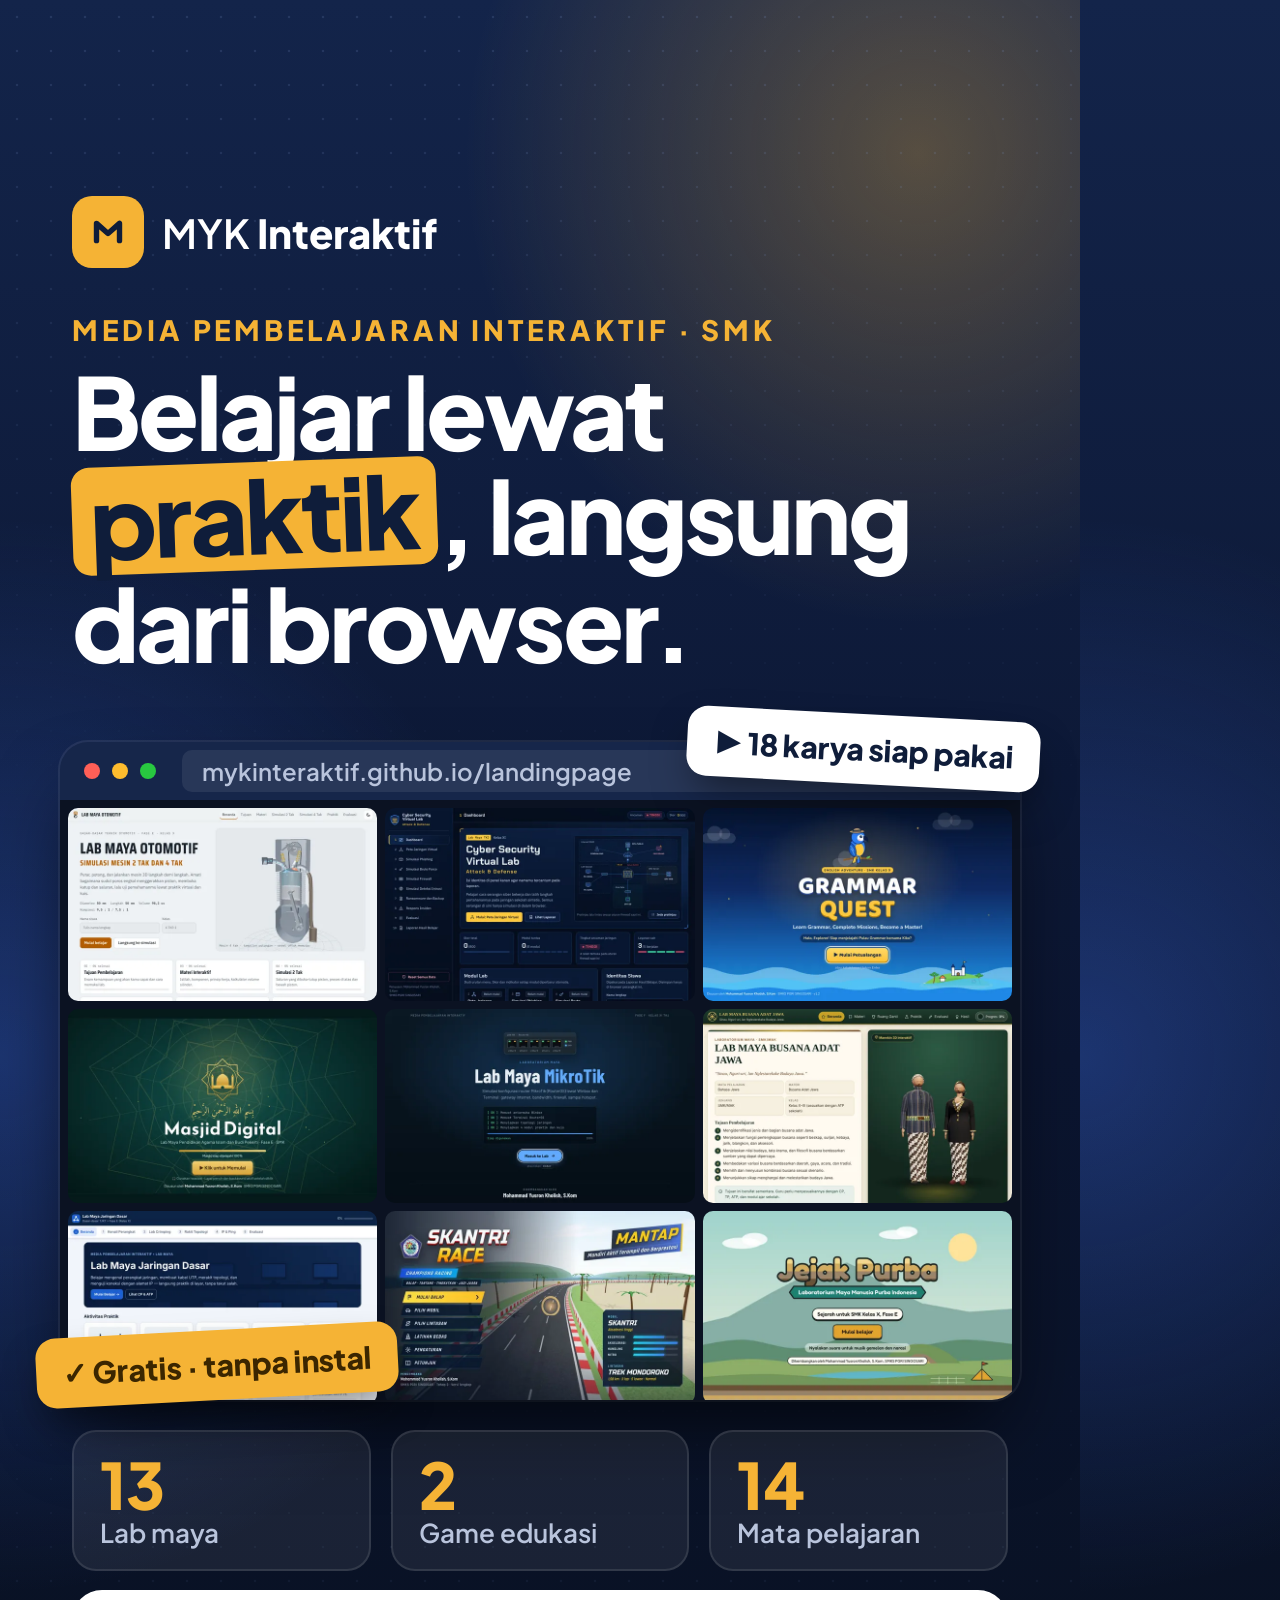
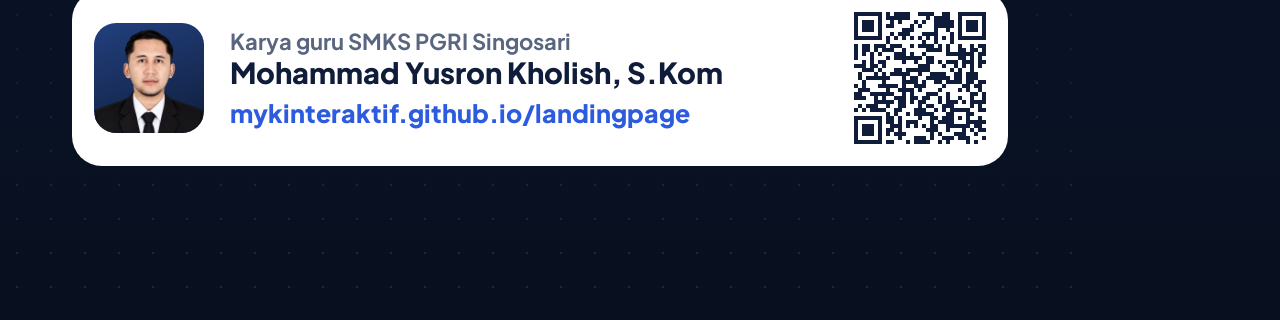
==== promo/src/status.html @ af755ca9 "Tambah materi promosi status dan pratinjau link - Gambar dan video status 1080x1920 untuk WA/IG/FB S" ====
<!doctype html>
<!-- Template status 1080x1920. Render: ?mode=image (mosaik) | ?mode=video (layar kosong untuk ditimpa video) -->
<html lang="id">
<head>
<meta charset="utf-8">
<link href="https://fonts.googleapis.com/css2?family=Plus+Jakarta+Sans:wght@500;600;700;800&display=swap" rel="stylesheet">
<style>
  :root { --navy: #0f1d3a; --accent: #f5b335; --ink: #3b2600; --muted: #b9c4dc; }
  * { box-sizing: border-box; margin: 0; }
  html, body { width: 1080px; height: 1920px; overflow: hidden; }
  body {
    font-family: "Plus Jakarta Sans", sans-serif; color: #fff; position: relative;
    background:
      radial-gradient(60% 35% at 85% 8%, rgba(245,179,53,.30), transparent 70%),
      radial-gradient(70% 40% at 0% 55%, rgba(60,110,230,.35), transparent 70%),
      linear-gradient(180deg, #13244a 0%, #0b1530 55%, #08101f 100%);
  }
  /* pola titik halus */
  body::before {
    content: ""; position: absolute; inset: 0; opacity: .18;
    background-image: radial-gradient(#7d95c9 1.4px, transparent 1.6px); background-size: 34px 34px;
    mask-image: linear-gradient(180deg, #000 0%, transparent 45%, transparent 70%, #000 100%);
  }
  .wrap { position: absolute; inset: 0; padding: 0 72px; }

  .brand { position: absolute; top: 196px; left: 72px; display: flex; align-items: center; gap: 18px; font-size: 40px; font-weight: 600; }
  .brand b { font-weight: 800; }
  .logo { width: 72px; height: 72px; border-radius: 20px; background: var(--accent); display: grid; place-items: center; }
  .logo svg { width: 46px; fill: none; stroke: var(--navy); stroke-width: 7.5; stroke-linecap: round; stroke-linejoin: round; }

  .eyebrow { position: absolute; top: 312px; left: 72px; font-size: 28px; font-weight: 800; letter-spacing: .14em; color: var(--accent); }
  h1 { position: absolute; top: 358px; left: 72px; right: 60px; font-size: 100px; line-height: 1.04; font-weight: 800; letter-spacing: -.03em; }
  .hl { color: var(--navy); background: var(--accent); padding: 0 18px 4px; border-radius: 18px; display: inline-block; transform: rotate(-2deg); }

  /* jendela browser: layar 960x600 di x=60, y=800 */
  .win {
    position: absolute; left: 60px; top: 742px; width: 960px; border-radius: 28px; overflow: hidden;
    background: #16264a; box-shadow: 0 40px 80px -20px rgba(0,0,0,.7), 0 0 0 2px rgba(255,255,255,.08);
  }
  .bar { height: 58px; display: flex; align-items: center; gap: 12px; padding: 0 24px; }
  .bar i { width: 16px; height: 16px; border-radius: 50%; background: #ff5f57; }
  .bar i:nth-child(2) { background: #febc2e; } .bar i:nth-child(3) { background: #28c840; }
  .bar span { margin-left: 14px; flex: 1; padding: 6px 20px; border-radius: 10px; background: rgba(255,255,255,.08); color: var(--muted); font-size: 24px; font-weight: 600; }
  .screen { width: 960px; height: 600px; background: #0b1222; position: relative; }
  .mosaic { display: grid; grid-template-columns: repeat(3, 1fr); gap: 8px; padding: 8px; height: 100%; }
  .mosaic img { width: 100%; height: 100%; object-fit: cover; object-position: top; border-radius: 10px; }
  body.video .mosaic { display: none; }

  .badge {
    position: absolute; z-index: 3; padding: 16px 26px; border-radius: 20px; font-size: 30px; font-weight: 800;
    background: #fff; color: var(--navy); box-shadow: 0 20px 40px -10px rgba(0,0,0,.5);
  }
  .badge--a { top: 714px; right: 40px; transform: rotate(3deg); }
  .badge--b { top: 1330px; left: 36px; transform: rotate(-3deg); background: var(--accent); color: var(--ink); }

  .stats { position: absolute; top: 1430px; left: 72px; right: 72px; display: grid; grid-template-columns: repeat(3, 1fr); gap: 20px; }
  .stats div { background: rgba(255,255,255,.07); border: 2px solid rgba(255,255,255,.1); border-radius: 24px; padding: 20px 26px; }
  .stats b { display: block; font-size: 64px; font-weight: 800; line-height: 1; color: var(--accent); }
  .stats span { font-size: 26px; color: var(--muted); font-weight: 600; }

  .cta {
    position: absolute; top: 1590px; left: 72px; right: 72px; display: flex; align-items: center; gap: 26px;
    background: #fff; color: var(--navy); border-radius: 30px; padding: 22px 22px 22px 22px;
  }
  .cta .foto { width: 110px; height: 110px; border-radius: 22px; flex: none; object-fit: cover; object-position: top; background: linear-gradient(160deg, #22407e, var(--navy)); }
  .cta .txt { flex: 1; min-width: 0; }
  .cta small { display: block; font-size: 22px; font-weight: 700; color: #5a6680; }
  .cta strong { display: block; font-size: 29px; font-weight: 800; line-height: 1.2; }
  .cta .url { display: inline-block; margin-top: 8px; font-size: 25px; font-weight: 800; color: #2c5be0; }
  .qr { width: 132px; height: 132px; flex: none; }
  .qr svg { width: 100%; height: 100%; display: block; }
  .qr path { fill: var(--navy); }
</style>
</head>
<body>
<div class="wrap">
  <div class="brand">
    <span class="logo"><svg viewBox="0 0 64 64"><path d="M16 44V20l16 14 16-14v24"/></svg></span>
    <span>MYK <b>Interaktif</b></span>
  </div>
  <p class="eyebrow">MEDIA PEMBELAJARAN INTERAKTIF · SMK</p>
  <h1>Belajar lewat <span class="hl">praktik</span>, langsung dari browser.</h1>

  <span class="badge badge--a">▶ 18 karya siap pakai</span>
  <div class="win">
    <div class="bar"><i></i><i></i><i></i><span>mykinteraktif.github.io/landingpage</span></div>
    <div class="screen">
      <div class="mosaic">
        <img src="../../assets/thumbs/kendaraanringan4tak2tak.webp">
        <img src="../../assets/thumbs/cybersecurity.webp">
        <img src="../../assets/thumbs/grammarquest.webp">
        <img src="../../assets/thumbs/tourmasjid.webp">
        <img src="../../assets/thumbs/simulasimikrotik.webp">
        <img src="../../assets/thumbs/busanaadatjawa.webp">
        <img src="../../assets/thumbs/jaringandasar.webp">
        <img src="../../assets/thumbs/skantrirace.webp">
        <img src="../../assets/thumbs/mrbuyung.webp">
      </div>
    </div>
  </div>
  <span class="badge badge--b">✓ Gratis · tanpa instal</span>

  <div class="stats">
    <div><b>13</b><span>Lab maya</span></div>
    <div><b>2</b><span>Game edukasi</span></div>
    <div><b>14</b><span>Mata pelajaran</span></div>
  </div>

  <div class="cta">
    <img class="foto" src="../../assets/foto-profil.webp" alt="">
    <div class="txt">
      <small>Karya guru SMKS PGRI Singosari</small>
      <strong>Mohammad Yusron Kholish, S.Kom</strong>
      <span class="url">mykinteraktif.github.io/landingpage</span>
    </div>
    <div class="qr" id="qr"></div>
  </div>
</div>
<script>
  if (location.search.includes("video")) document.body.classList.add("video");
  fetch("qr.svg").then(r => r.text()).then(t => (document.getElementById("qr").innerHTML = t)).catch(() => {});
</script>
</body>
</html>
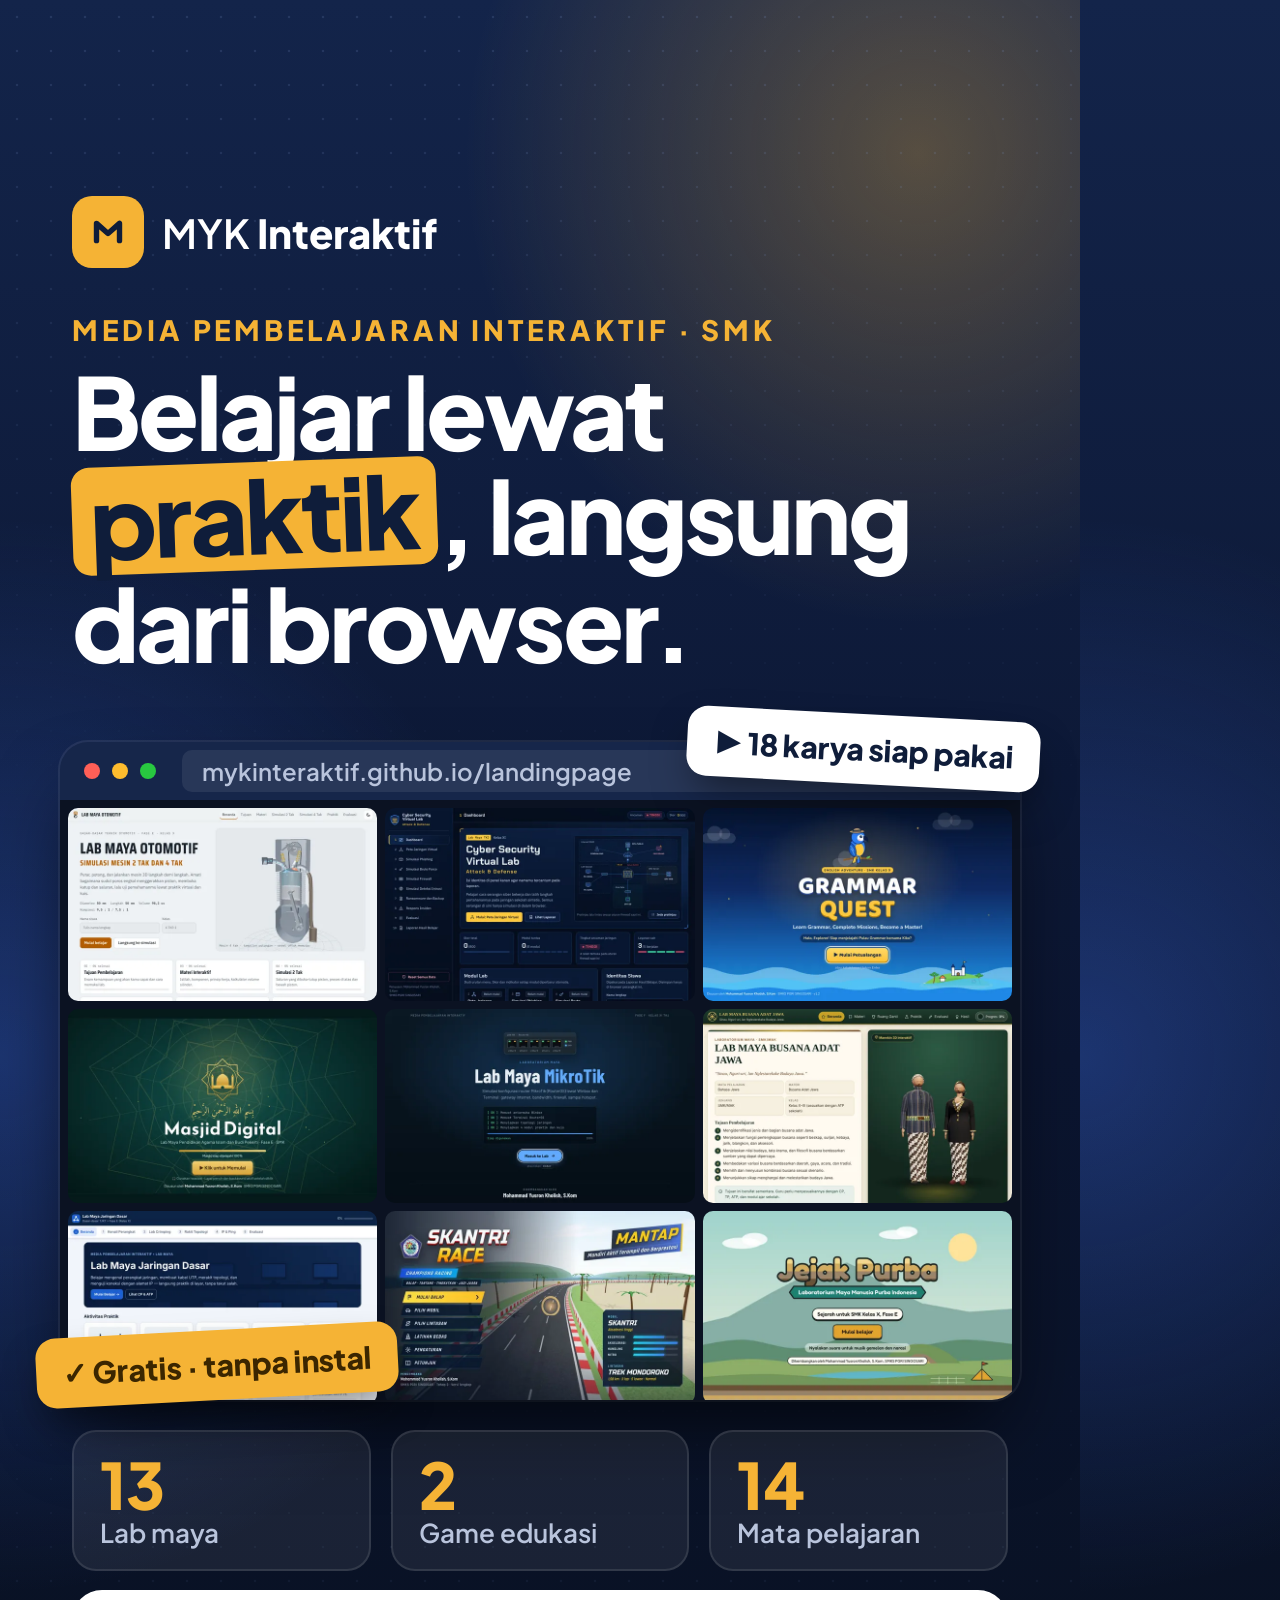
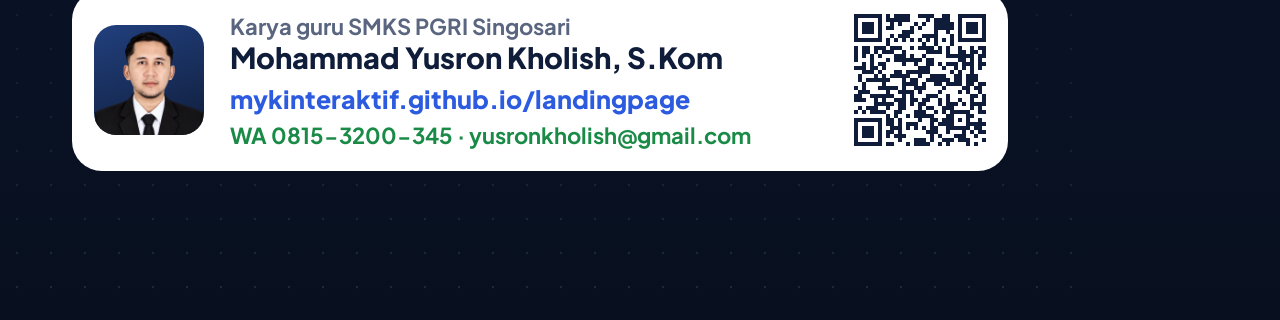
==== commit 23f0184e: "Tambah kontak WhatsApp dan email - Data kontak di PROFIL.kontak (data.js), nomor otomatis diubah ke " ====
--- a/promo/src/status.html
+++ b/promo/src/status.html
@@ -67,6 +67,7 @@
   .cta small { display: block; font-size: 22px; font-weight: 700; color: #5a6680; }
   .cta strong { display: block; font-size: 29px; font-weight: 800; line-height: 1.2; }
   .cta .url { display: inline-block; margin-top: 8px; font-size: 25px; font-weight: 800; color: #2c5be0; }
+  .cta .kontak { display: block; margin-top: 6px; font-size: 22px; font-weight: 700; color: #1a8a47; }
   .qr { width: 132px; height: 132px; flex: none; }
   .qr svg { width: 100%; height: 100%; display: block; }
   .qr path { fill: var(--navy); }
@@ -112,6 +113,7 @@
       <small>Karya guru SMKS PGRI Singosari</small>
       <strong>Mohammad Yusron Kholish, S.Kom</strong>
       <span class="url">mykinteraktif.github.io/landingpage</span>
+      <span class="kontak">WA 0815-3200-345 · yusronkholish@gmail.com</span>
     </div>
     <div class="qr" id="qr"></div>
   </div>
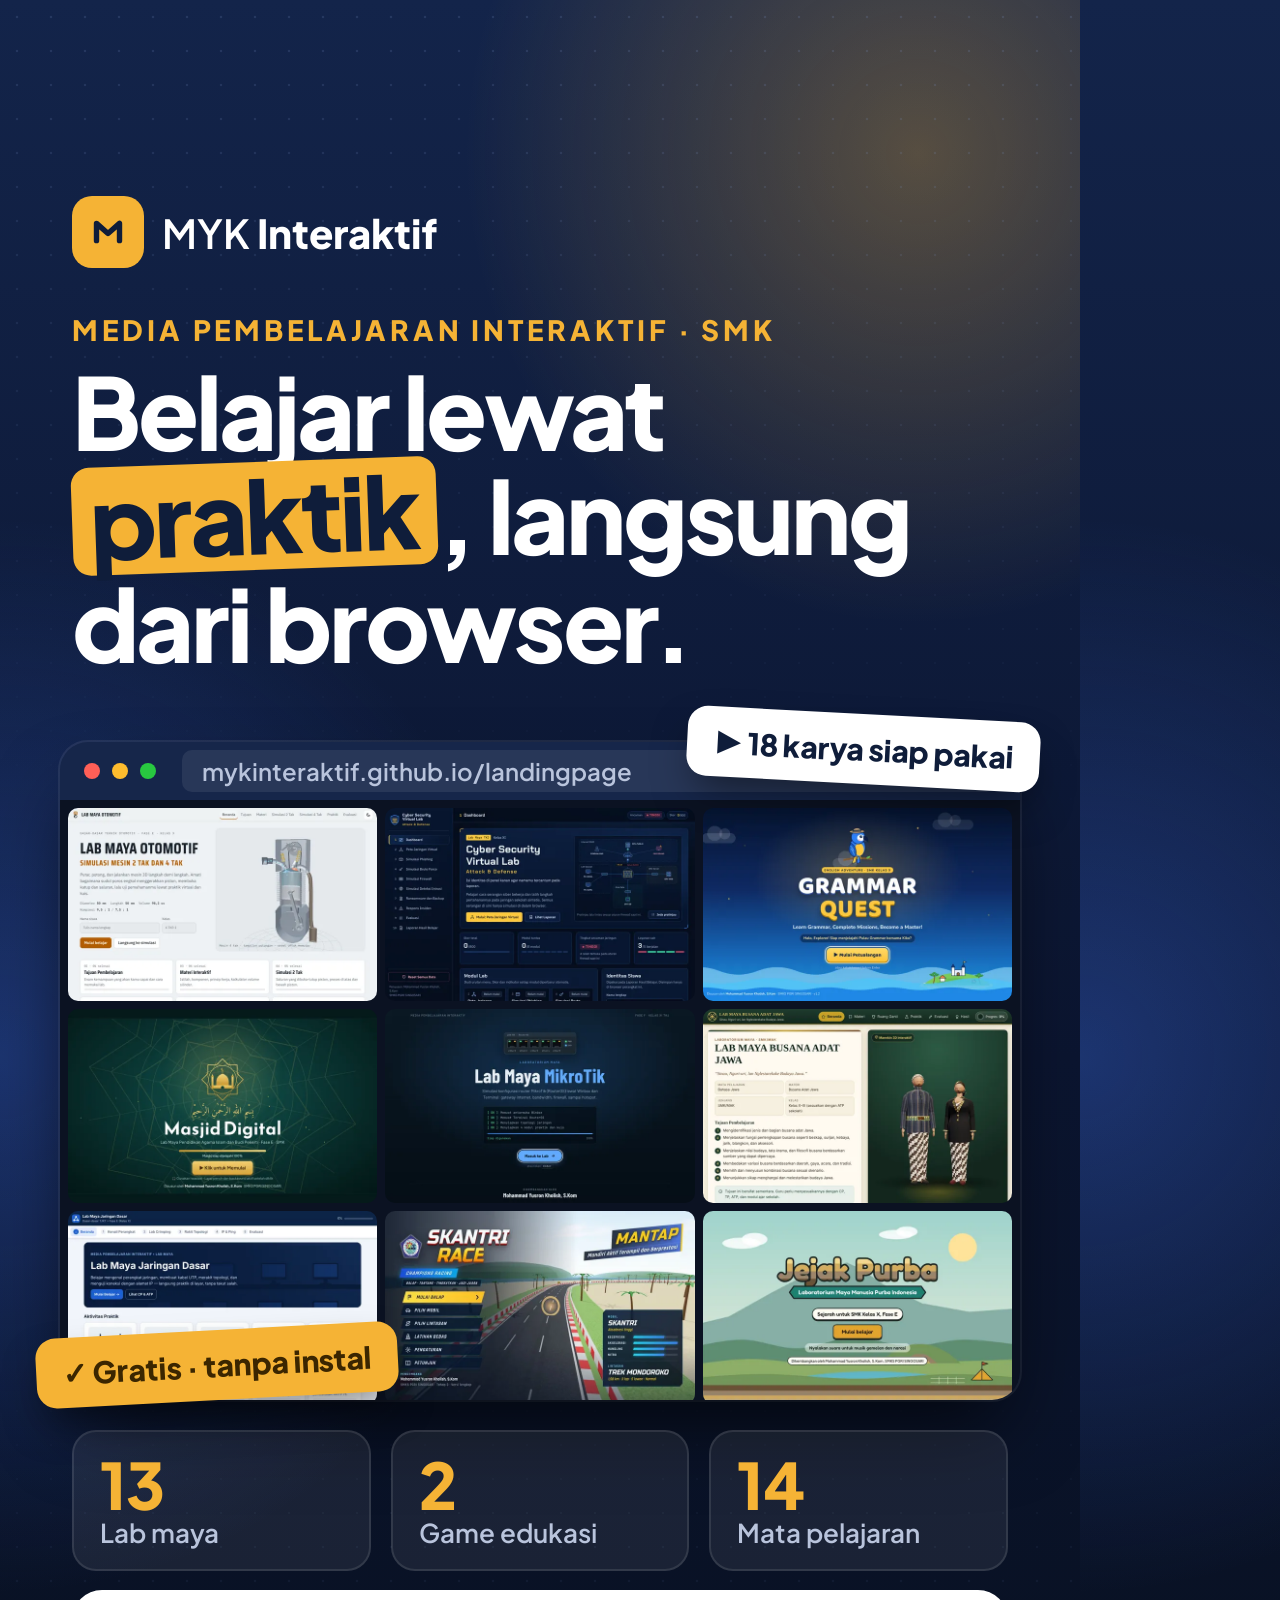
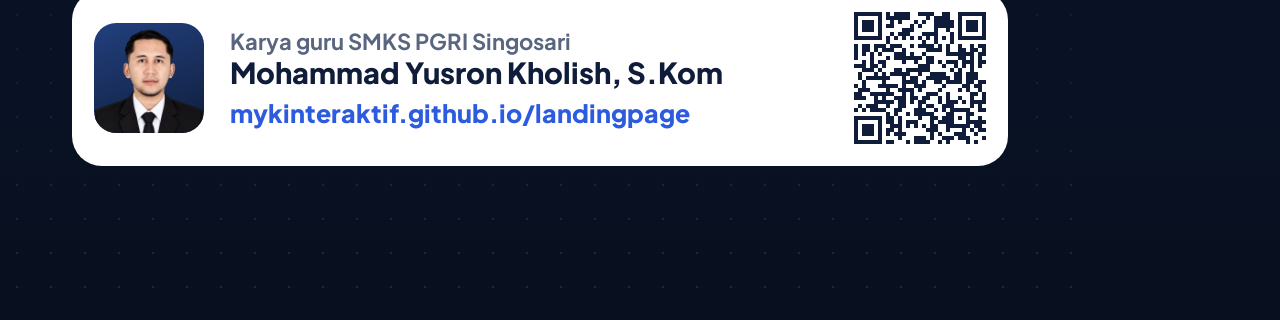
==== commit 4fbf0625: "Batalkan penambahan kontak WhatsApp dan email This reverts commit 23f0184 atas permintaan pengguna. " ====
--- a/promo/src/status.html
+++ b/promo/src/status.html
@@ -67,7 +67,6 @@
   .cta small { display: block; font-size: 22px; font-weight: 700; color: #5a6680; }
   .cta strong { display: block; font-size: 29px; font-weight: 800; line-height: 1.2; }
   .cta .url { display: inline-block; margin-top: 8px; font-size: 25px; font-weight: 800; color: #2c5be0; }
-  .cta .kontak { display: block; margin-top: 6px; font-size: 22px; font-weight: 700; color: #1a8a47; }
   .qr { width: 132px; height: 132px; flex: none; }
   .qr svg { width: 100%; height: 100%; display: block; }
   .qr path { fill: var(--navy); }
@@ -113,7 +112,6 @@
       <small>Karya guru SMKS PGRI Singosari</small>
       <strong>Mohammad Yusron Kholish, S.Kom</strong>
       <span class="url">mykinteraktif.github.io/landingpage</span>
-      <span class="kontak">WA 0815-3200-345 · yusronkholish@gmail.com</span>
     </div>
     <div class="qr" id="qr"></div>
   </div>
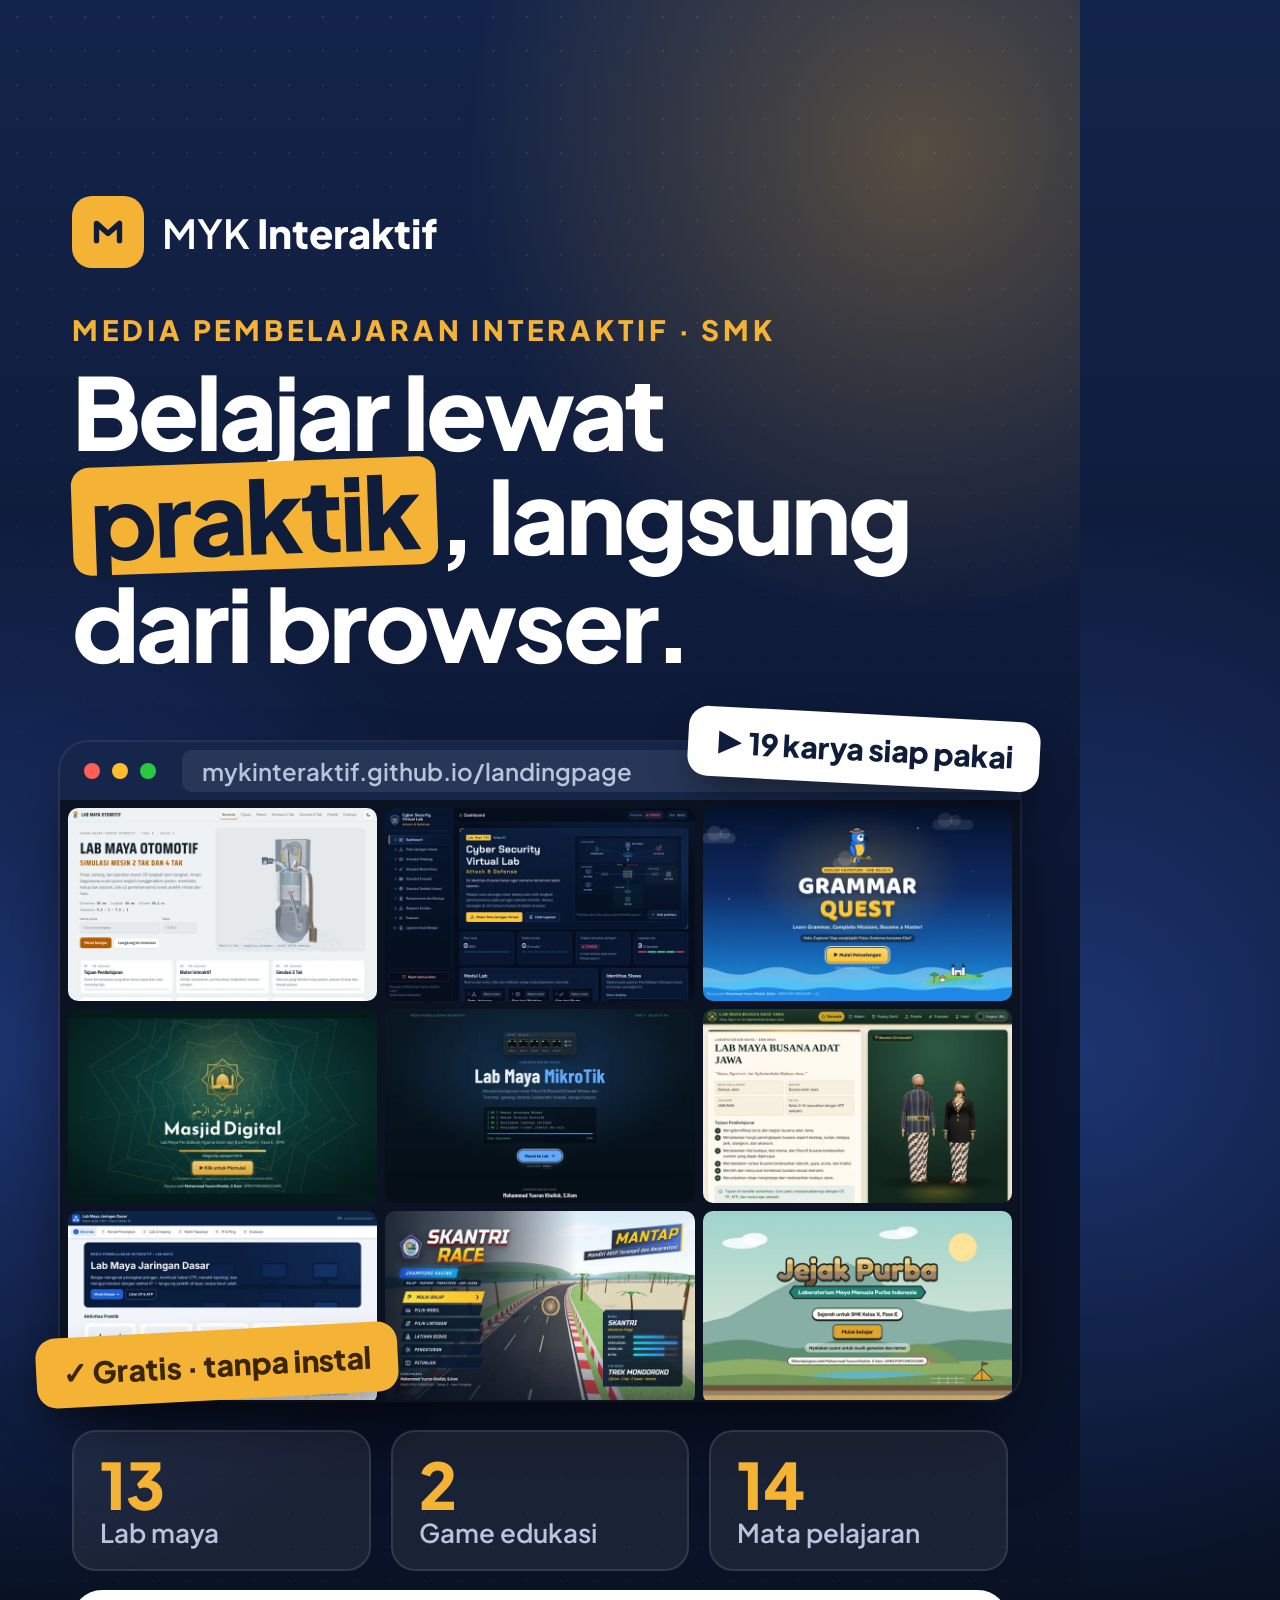
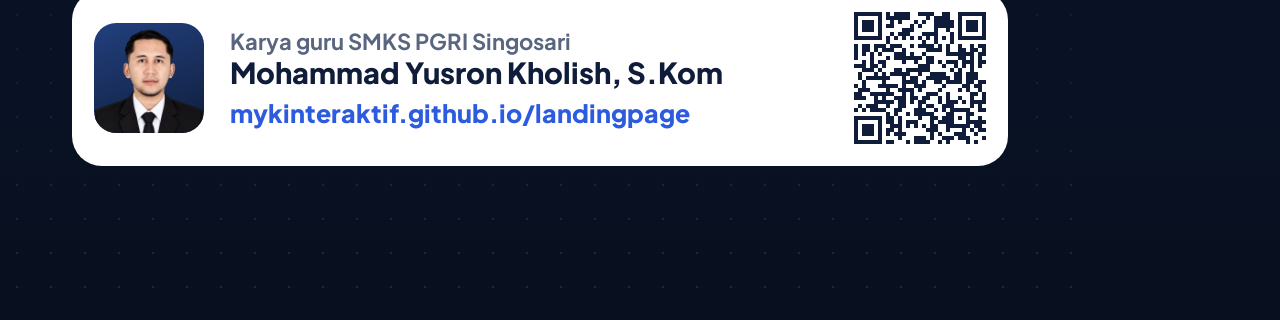
==== commit cc11ad70: "Perbarui landing page dengan repositori terbaru - Tambah Generator Rancangan Bahan Ajar (generatorst" ====
--- a/promo/src/status.html
+++ b/promo/src/status.html
@@ -81,7 +81,7 @@
   <p class="eyebrow">MEDIA PEMBELAJARAN INTERAKTIF · SMK</p>
   <h1>Belajar lewat <span class="hl">praktik</span>, langsung dari browser.</h1>
 
-  <span class="badge badge--a">▶ 18 karya siap pakai</span>
+  <span class="badge badge--a">▶ 19 karya siap pakai</span>
   <div class="win">
     <div class="bar"><i></i><i></i><i></i><span>mykinteraktif.github.io/landingpage</span></div>
     <div class="screen">
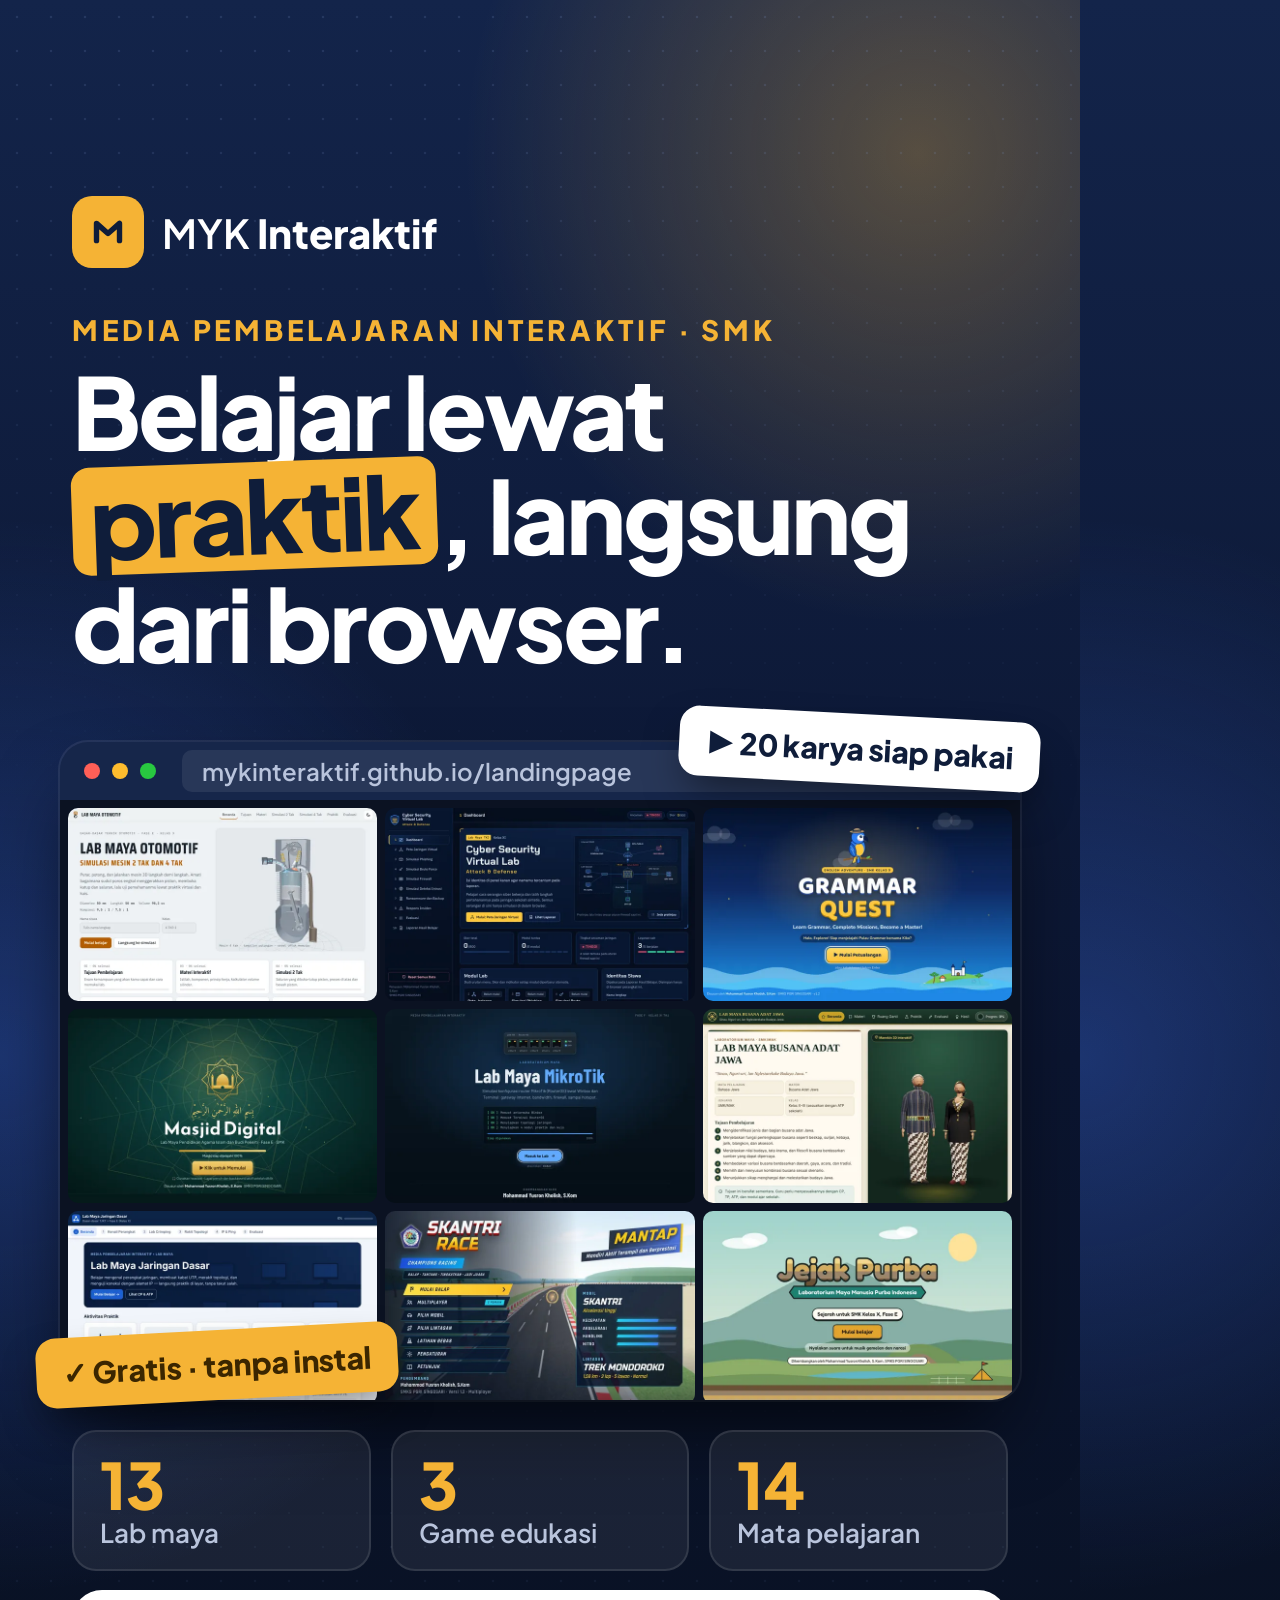
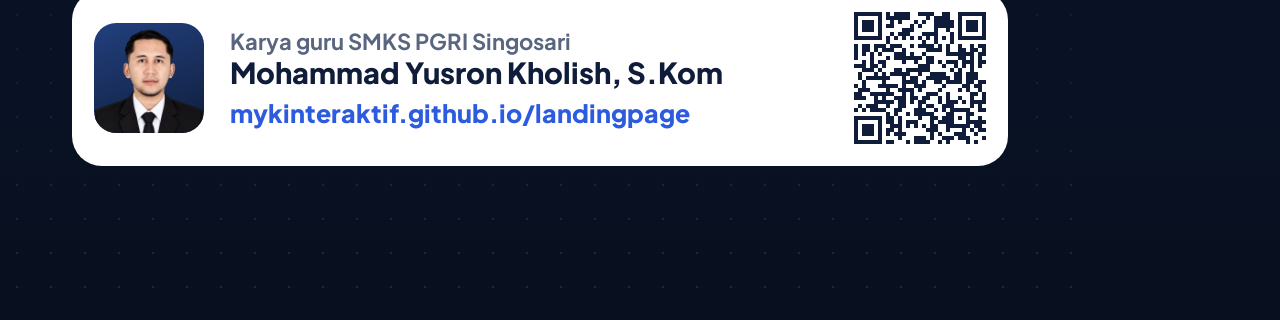
==== commit f0533594: "Perbarui semua karya ke versi repositori terbaru - Tambah gim Pengukuran Jangka Sorong Otomotif (jan" ====
--- a/promo/src/status.html
+++ b/promo/src/status.html
@@ -81,7 +81,7 @@
   <p class="eyebrow">MEDIA PEMBELAJARAN INTERAKTIF · SMK</p>
   <h1>Belajar lewat <span class="hl">praktik</span>, langsung dari browser.</h1>
 
-  <span class="badge badge--a">▶ 19 karya siap pakai</span>
+  <span class="badge badge--a">▶ 20 karya siap pakai</span>
   <div class="win">
     <div class="bar"><i></i><i></i><i></i><span>mykinteraktif.github.io/landingpage</span></div>
     <div class="screen">
@@ -102,7 +102,7 @@
 
   <div class="stats">
     <div><b>13</b><span>Lab maya</span></div>
-    <div><b>2</b><span>Game edukasi</span></div>
+    <div><b>3</b><span>Game edukasi</span></div>
     <div><b>14</b><span>Mata pelajaran</span></div>
   </div>
 
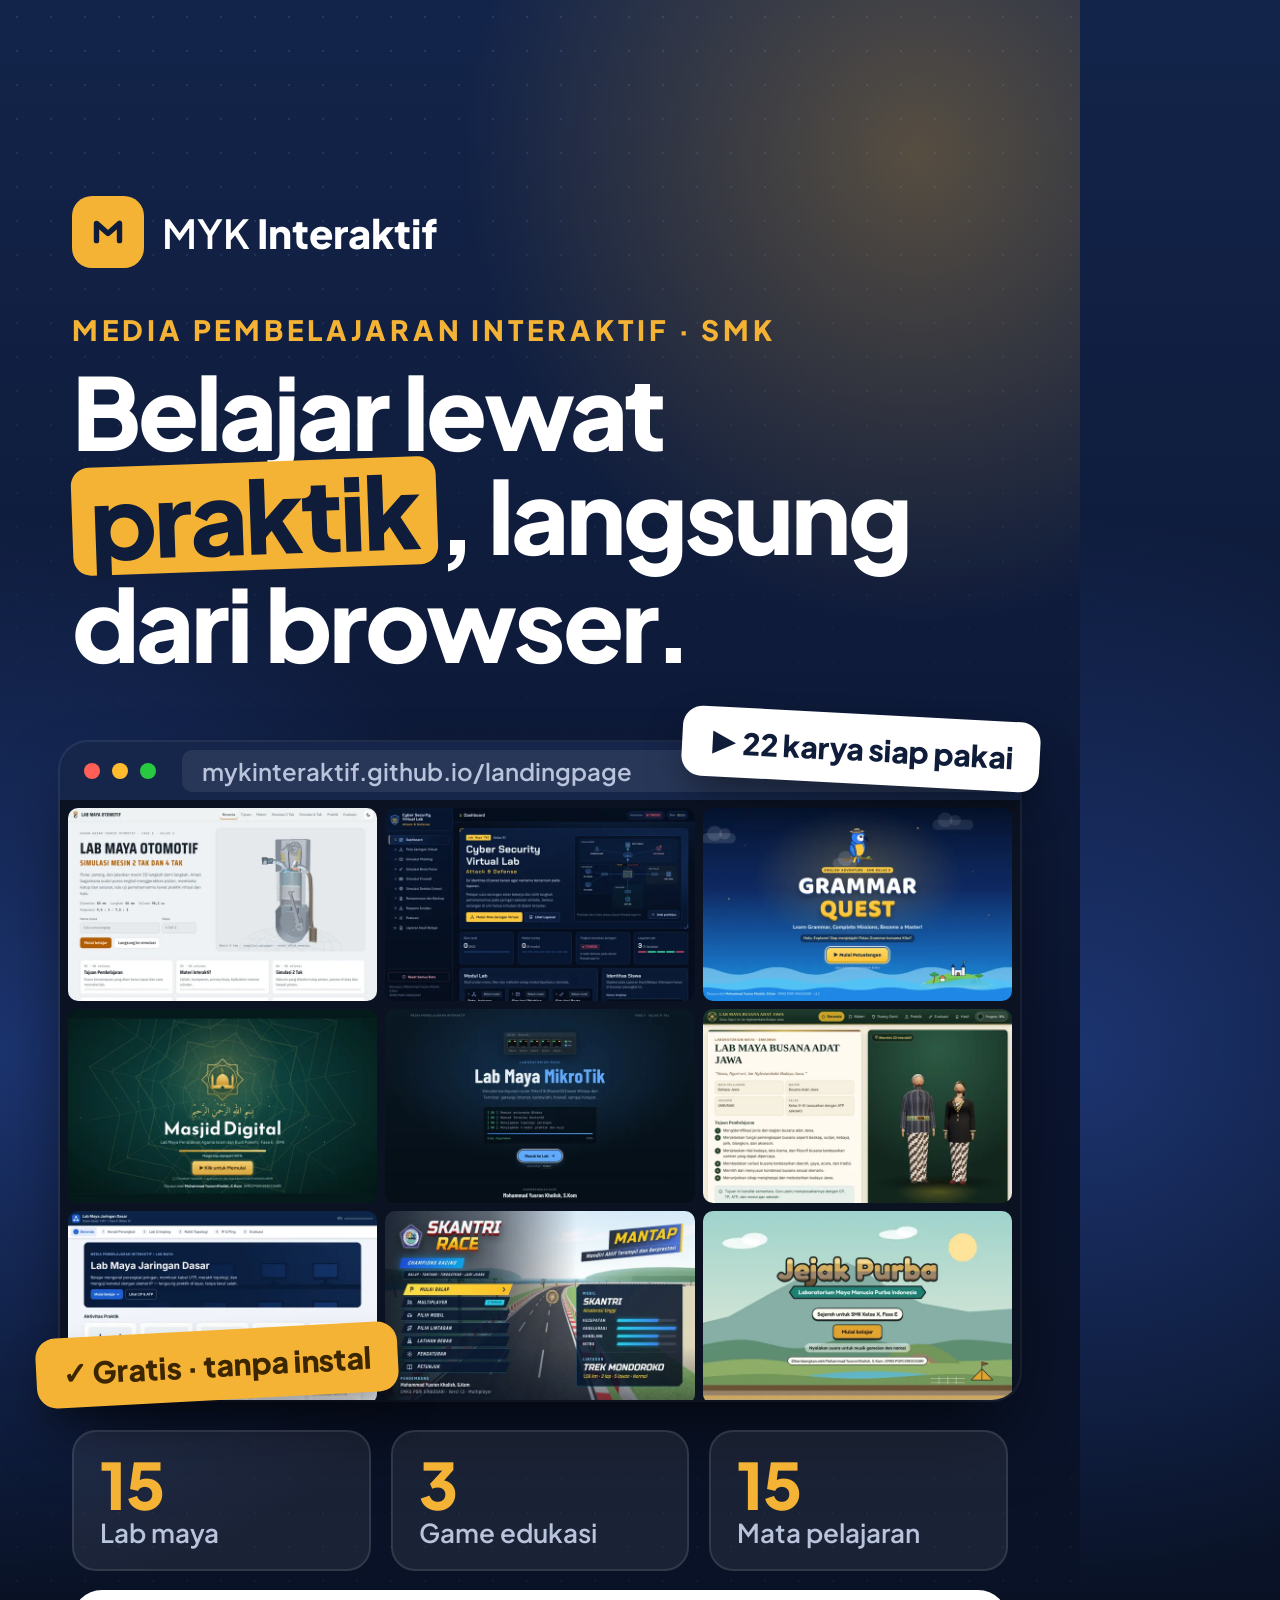
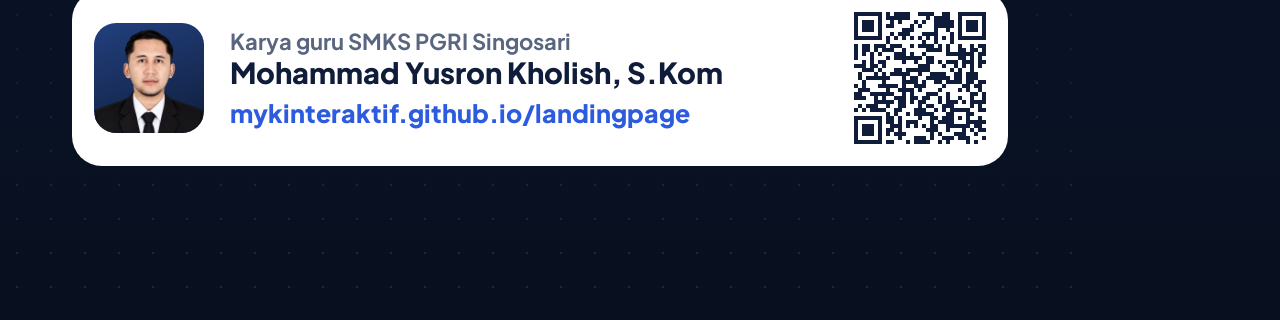
==== commit 2d13dcda: "Tambah Fiber Optic Fault Finder dan Identifikasi Mineral - labmayafiberoptic (TJKT, Fase F) dan iden" ====
--- a/promo/src/status.html
+++ b/promo/src/status.html
@@ -81,7 +81,7 @@
   <p class="eyebrow">MEDIA PEMBELAJARAN INTERAKTIF · SMK</p>
   <h1>Belajar lewat <span class="hl">praktik</span>, langsung dari browser.</h1>
 
-  <span class="badge badge--a">▶ 20 karya siap pakai</span>
+  <span class="badge badge--a">▶ 22 karya siap pakai</span>
   <div class="win">
     <div class="bar"><i></i><i></i><i></i><span>mykinteraktif.github.io/landingpage</span></div>
     <div class="screen">
@@ -101,9 +101,9 @@
   <span class="badge badge--b">✓ Gratis · tanpa instal</span>
 
   <div class="stats">
-    <div><b>13</b><span>Lab maya</span></div>
+    <div><b>15</b><span>Lab maya</span></div>
     <div><b>3</b><span>Game edukasi</span></div>
-    <div><b>14</b><span>Mata pelajaran</span></div>
+    <div><b>15</b><span>Mata pelajaran</span></div>
   </div>
 
   <div class="cta">
